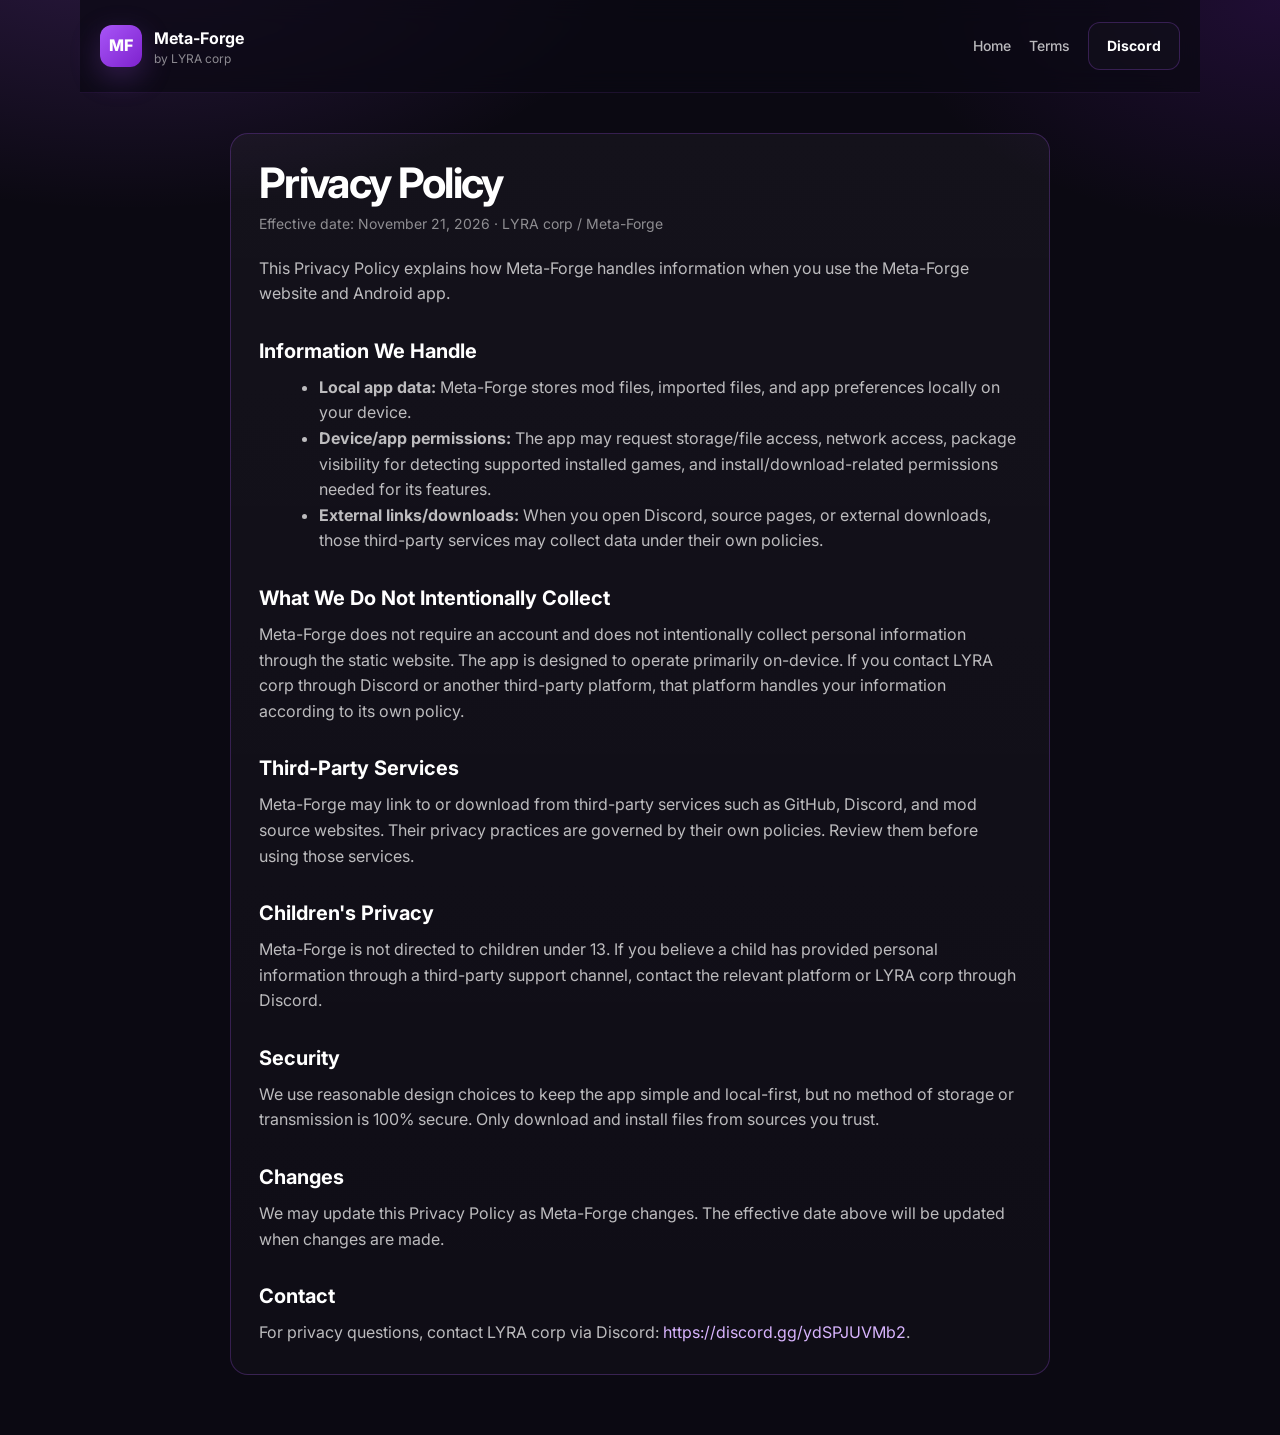
==== docs/privacy.html @ a2373e12 "Initial Meta-Forge app and GitHub Pages site" ====
﻿<!doctype html>
<html lang="en">
<head>
  <meta charset="utf-8"><meta name="viewport" content="width=device-width, initial-scale=1">
  <title>Privacy Policy | Meta-Forge</title>
  <link href="https://fonts.googleapis.com/css2?family=Inter:wght@400;500;600;700;800&display=swap" rel="stylesheet">
  <link rel="stylesheet" href="styles.css">
</head>
<body>
  <div class="bg"></div>
  <header class="site-header">
    <a class="brand" href="./"><span class="brand-mark">MF</span><span><strong>Meta-Forge</strong><small>by LYRA corp</small></span></a>
    <nav><a href="./">Home</a><a href="terms.html">Terms</a><a class="btn btn-ghost" href="https://discord.gg/ydSPJUVMb2" target="_blank" rel="noopener">Discord</a></nav>
  </header>
  <main class="legal">
    <div class="legal-card">
      <h1>Privacy Policy</h1>
      <div class="legal-meta">Effective date: November 21, 2026 · LYRA corp / Meta-Forge</div>
      <p>This Privacy Policy explains how Meta-Forge handles information when you use the Meta-Forge website and Android app.</p>

      <h2>Information We Handle</h2>
      <ul>
        <li><strong>Local app data:</strong> Meta-Forge stores mod files, imported files, and app preferences locally on your device.</li>
        <li><strong>Device/app permissions:</strong> The app may request storage/file access, network access, package visibility for detecting supported installed games, and install/download-related permissions needed for its features.</li>
        <li><strong>External links/downloads:</strong> When you open Discord, source pages, or external downloads, those third-party services may collect data under their own policies.</li>
      </ul>

      <h2>What We Do Not Intentionally Collect</h2>
      <p>Meta-Forge does not require an account and does not intentionally collect personal information through the static website. The app is designed to operate primarily on-device. If you contact LYRA corp through Discord or another third-party platform, that platform handles your information according to its own policy.</p>

      <h2>Third-Party Services</h2>
      <p>Meta-Forge may link to or download from third-party services such as GitHub, Discord, and mod source websites. Their privacy practices are governed by their own policies. Review them before using those services.</p>

      <h2>Children's Privacy</h2>
      <p>Meta-Forge is not directed to children under 13. If you believe a child has provided personal information through a third-party support channel, contact the relevant platform or LYRA corp through Discord.</p>

      <h2>Security</h2>
      <p>We use reasonable design choices to keep the app simple and local-first, but no method of storage or transmission is 100% secure. Only download and install files from sources you trust.</p>

      <h2>Changes</h2>
      <p>We may update this Privacy Policy as Meta-Forge changes. The effective date above will be updated when changes are made.</p>

      <h2>Contact</h2>
      <p>For privacy questions, contact LYRA corp via Discord: <a href="https://discord.gg/ydSPJUVMb2" target="_blank" rel="noopener">https://discord.gg/ydSPJUVMb2</a>.</p>
    </div>
  </main>
</body>
</html>
---- docs/styles.css ----
﻿:root{--bg:#0B0912;--bg2:#140d22;--card:#171126;--line:rgba(168,85,247,.25);--purple:#A855F7;--violet:#7E22CE;--text:#FFFFFF;--muted:rgba(255,255,255,.72);--faint:rgba(255,255,255,.52)}
*{box-sizing:border-box} body{margin:0;font-family:Inter,system-ui,-apple-system,Segoe UI,Roboto,Arial,sans-serif;background:var(--bg);color:var(--text);line-height:1.6}
a{color:#d8b4fe;text-decoration:none} a:hover{text-decoration:underline}
.bg{position:fixed;inset:0;background:radial-gradient(900px 500px at 10% -10%,rgba(168,85,247,.22),transparent 60%),radial-gradient(700px 420px at 100% 0,rgba(126,34,206,.18),transparent 55%),var(--bg);z-index:-1}
.site-header,.site-footer,.hero,.section{max-width:1120px;margin:0 auto;padding-left:20px;padding-right:20px}
.site-header{display:flex;align-items:center;justify-content:space-between;gap:16px;padding-top:22px;padding-bottom:22px;position:sticky;top:0;background:rgba(11,9,18,.72);backdrop-filter:blur(12px);z-index:10;border-bottom:1px solid rgba(168,85,247,.12)}
.brand{display:flex;align-items:center;gap:12px;color:#fff;text-decoration:none}
.brand-mark{width:42px;height:42px;border-radius:12px;display:grid;place-items:center;font-weight:800;background:linear-gradient(135deg,var(--purple),var(--violet));box-shadow:0 10px 30px rgba(168,85,247,.25)}
.brand small{display:block;color:var(--faint);font-size:12px;line-height:1.2}
nav{display:flex;gap:18px;align-items:center;flex-wrap:wrap}
nav a{color:var(--muted);font-size:14px;font-weight:500}
.btn{display:inline-flex;align-items:center;justify-content:center;padding:12px 18px;border-radius:12px;font-weight:700;border:1px solid var(--line);text-decoration:none!important;transition:.2s}
.btn-primary{background:linear-gradient(135deg,var(--purple),var(--violet));color:#fff;border-color:transparent;box-shadow:0 10px 30px rgba(168,85,247,.25)}
.btn-primary:hover{filter:brightness(1.06)} .btn-ghost{background:rgba(255,255,255,.02);color:#fff}
.hero{display:grid;grid-template-columns:1.2fr .9fr;gap:28px;padding-top:44px;padding-bottom:40px;align-items:center}
.eyebrow{color:var(--purple);font-size:12px;font-weight:700;letter-spacing:.16em;text-transform:uppercase;margin:0 0 10px}
h1{font-size:clamp(38px,6vw,64px);line-height:1.02;margin:0 0 16px;letter-spacing:-.04em}
.lead{font-size:18px;color:var(--muted);max-width:700px;margin:0 0 24px}
.cta-row{display:flex;gap:12px;flex-wrap:wrap;margin-bottom:22px}
.meta-row{display:grid;grid-template-columns:repeat(3,minmax(0,1fr));gap:12px;max-width:700px}
.meta-row div,.card,.app-card,.step,.game,.legal-card{background:linear-gradient(180deg,rgba(255,255,255,.04),rgba(255,255,255,.02));border:1px solid var(--line);border-radius:18px}
.meta-row div{padding:14px} .meta-row span{display:block;font-size:12px;color:var(--faint)} .meta-row strong{font-size:14px}
.small-note{color:var(--faint);font-size:13px;margin-top:14px}
.app-card{padding:24px;box-shadow:0 20px 60px rgba(0,0,0,.35)}
.app-top{display:flex;justify-content:space-between;gap:12px;align-items:flex-start;margin-bottom:16px}
.app-name{font-size:28px;font-weight:800}.app-sub{color:var(--faint);font-size:14px}
.badge{padding:6px 10px;border-radius:999px;background:rgba(168,85,247,.14);border:1px solid rgba(168,85,247,.28);font-size:12px;font-weight:700}
.app-desc{color:var(--muted);padding:16px 0;border-top:1px solid rgba(255,255,255,.08);border-bottom:1px solid rgba(255,255,255,.08)}
.app-list{display:grid;gap:12px;padding-top:16px}.app-item span{display:block;color:var(--faint);font-size:12px}.app-item strong{font-size:14px}
.section{padding-top:52px;padding-bottom:52px}.section-alt{background:rgba(168,85,247,.04);max-width:none;border-top:1px solid rgba(168,85,247,.1);border-bottom:1px solid rgba(168,85,247,.1)}
.section-alt .section-head,.section-alt .games{max-width:1120px;margin-left:auto;margin-right:auto;padding-left:20px;padding-right:20px}
.section-head h2{margin:0;font-size:clamp(28px,4vw,42px);line-height:1.15;letter-spacing:-.03em}
.grid{display:grid;grid-template-columns:repeat(4,minmax(0,1fr));gap:16px;margin-top:24px}
.card{padding:22px}.card h3{margin:0 0 8px;font-size:18px}.card p,.step p,.legal-card p,.legal-card li{color:var(--muted);margin:0}
.games{display:grid;grid-template-columns:repeat(4,minmax(0,1fr));gap:14px;margin-top:24px}
.game{padding:18px;text-align:center;font-weight:700}
.steps{display:grid;grid-template-columns:repeat(3,minmax(0,1fr));gap:16px;margin-top:24px}
.step{padding:20px}.step span{width:34px;height:34px;border-radius:10px;display:inline-grid;place-items:center;background:rgba(168,85,247,.18);color:#e9d5ff;font-weight:800;margin-bottom:12px}
.site-footer{display:flex;justify-content:space-between;gap:16px;padding-top:28px;padding-bottom:40px;color:var(--faint);font-size:14px;border-top:1px solid rgba(168,85,247,.12)}
.footer-links{display:flex;gap:16px;flex-wrap:wrap}
.legal{max-width:860px;margin:0 auto;padding:40px 20px 60px}
.legal-card{padding:28px}.legal-card h1{font-size:42px;margin-bottom:8px}.legal-card h2{margin-top:28px;margin-bottom:8px;font-size:20px}
.legal-card ul{margin:8px 0 0 20px;color:var(--muted)} .legal-meta{color:var(--faint);font-size:14px;margin-bottom:20px}
@media (max-width:900px){.hero,.grid,.games,.steps{grid-template-columns:1fr 1fr}.hero{grid-template-columns:1fr}.site-header{position:static}}
@media (max-width:640px){nav{gap:12px}.meta-row,.grid,.games,.steps,.site-footer{grid-template-columns:1fr;display:grid}.site-footer{display:flex;flex-direction:column}.legal-card h1{font-size:34px}}
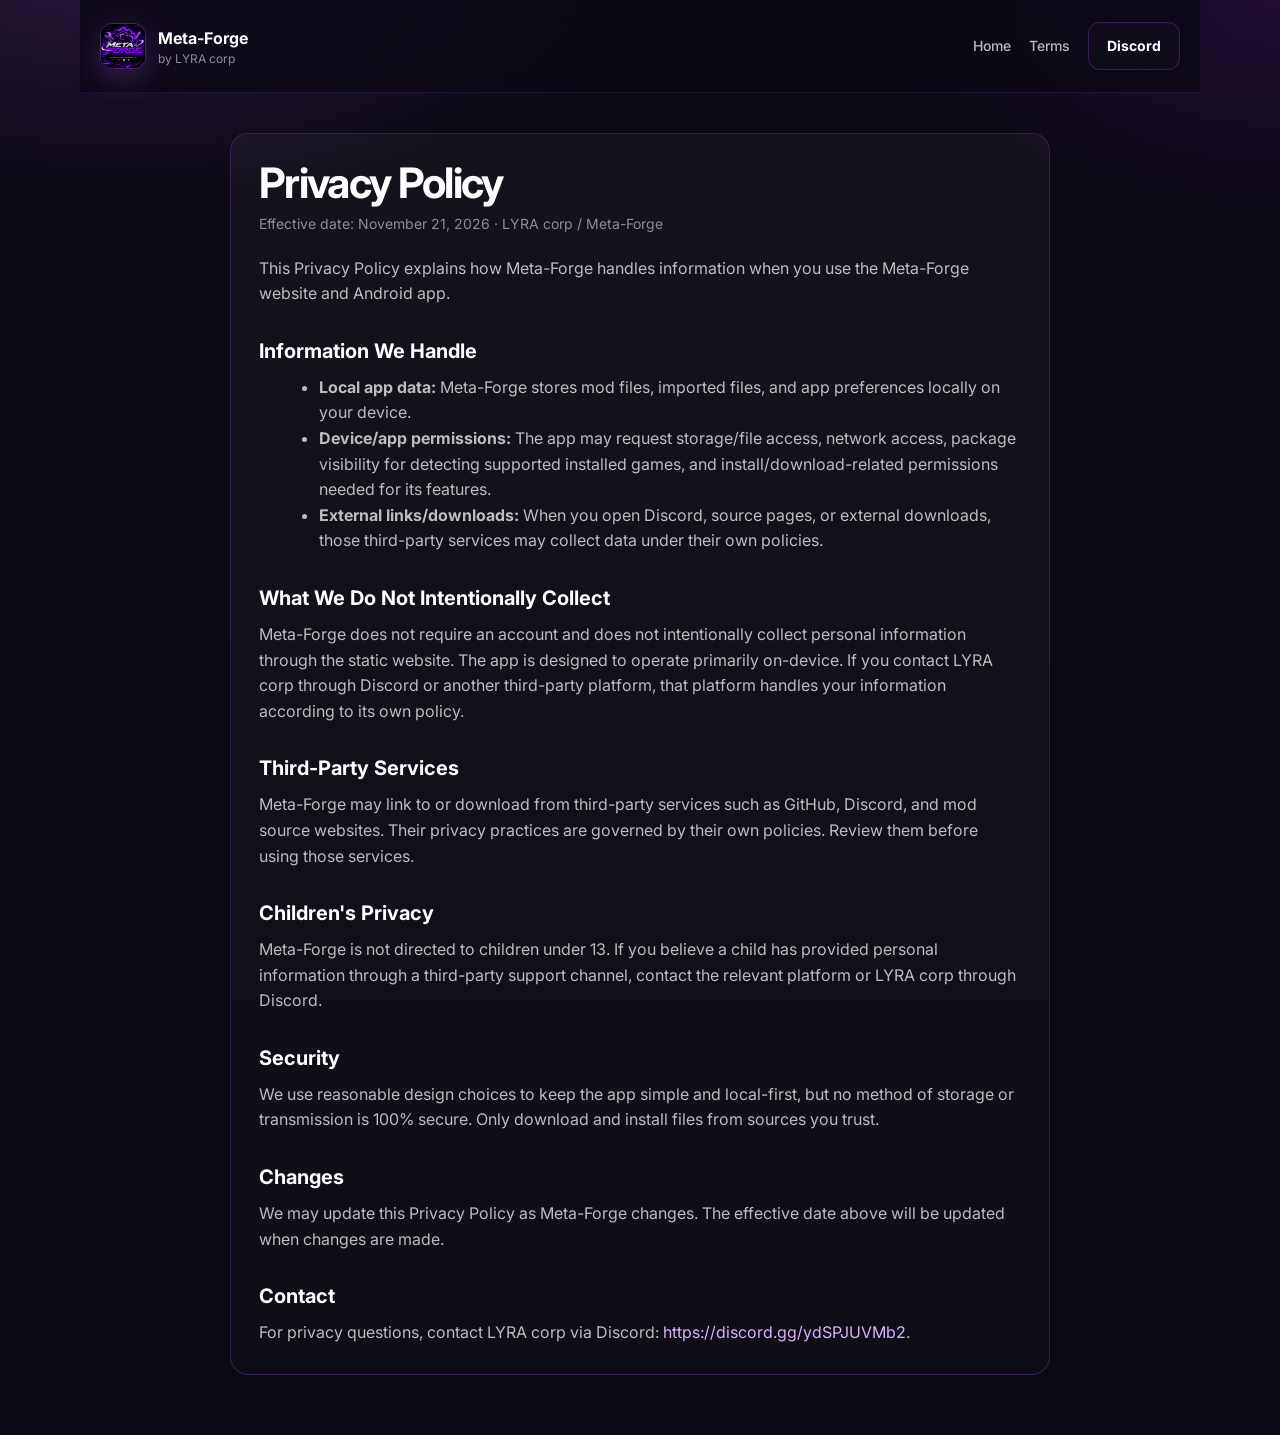
==== commit afb6029a: "Use Meta-Forge logo on GitHub Pages site" ====
--- a/docs/privacy.html
+++ b/docs/privacy.html
@@ -1,4 +1,4 @@
-﻿<!doctype html>
+<!doctype html>
 <html lang="en">
 <head>
   <meta charset="utf-8"><meta name="viewport" content="width=device-width, initial-scale=1">
@@ -9,7 +9,7 @@
 <body>
   <div class="bg"></div>
   <header class="site-header">
-    <a class="brand" href="./"><span class="brand-mark">MF</span><span><strong>Meta-Forge</strong><small>by LYRA corp</small></span></a>
+    <a class="brand" href="./"><img class="brand-logo" src="logo.png" alt="Meta-Forge logo"><span><strong>Meta-Forge</strong><small>by LYRA corp</small></span></a>
     <nav><a href="./">Home</a><a href="terms.html">Terms</a><a class="btn btn-ghost" href="https://discord.gg/ydSPJUVMb2" target="_blank" rel="noopener">Discord</a></nav>
   </header>
   <main class="legal">
--- a/docs/styles.css
+++ b/docs/styles.css
@@ -1,11 +1,11 @@
-﻿:root{--bg:#0B0912;--bg2:#140d22;--card:#171126;--line:rgba(168,85,247,.25);--purple:#A855F7;--violet:#7E22CE;--text:#FFFFFF;--muted:rgba(255,255,255,.72);--faint:rgba(255,255,255,.52)}
+:root{--bg:#0B0912;--bg2:#140d22;--card:#171126;--line:rgba(168,85,247,.25);--purple:#A855F7;--violet:#7E22CE;--text:#FFFFFF;--muted:rgba(255,255,255,.72);--faint:rgba(255,255,255,.52)}
 *{box-sizing:border-box} body{margin:0;font-family:Inter,system-ui,-apple-system,Segoe UI,Roboto,Arial,sans-serif;background:var(--bg);color:var(--text);line-height:1.6}
 a{color:#d8b4fe;text-decoration:none} a:hover{text-decoration:underline}
 .bg{position:fixed;inset:0;background:radial-gradient(900px 500px at 10% -10%,rgba(168,85,247,.22),transparent 60%),radial-gradient(700px 420px at 100% 0,rgba(126,34,206,.18),transparent 55%),var(--bg);z-index:-1}
 .site-header,.site-footer,.hero,.section{max-width:1120px;margin:0 auto;padding-left:20px;padding-right:20px}
 .site-header{display:flex;align-items:center;justify-content:space-between;gap:16px;padding-top:22px;padding-bottom:22px;position:sticky;top:0;background:rgba(11,9,18,.72);backdrop-filter:blur(12px);z-index:10;border-bottom:1px solid rgba(168,85,247,.12)}
 .brand{display:flex;align-items:center;gap:12px;color:#fff;text-decoration:none}
-.brand-mark{width:42px;height:42px;border-radius:12px;display:grid;place-items:center;font-weight:800;background:linear-gradient(135deg,var(--purple),var(--violet));box-shadow:0 10px 30px rgba(168,85,247,.25)}
+.brand-logo{width:46px;height:46px;border-radius:12px;object-fit:cover;display:block;box-shadow:0 10px 30px rgba(168,85,247,.25);border:1px solid rgba(168,85,247,.35)}
 .brand small{display:block;color:var(--faint);font-size:12px;line-height:1.2}
 nav{display:flex;gap:18px;align-items:center;flex-wrap:wrap}
 nav a{color:var(--muted);font-size:14px;font-weight:500}
